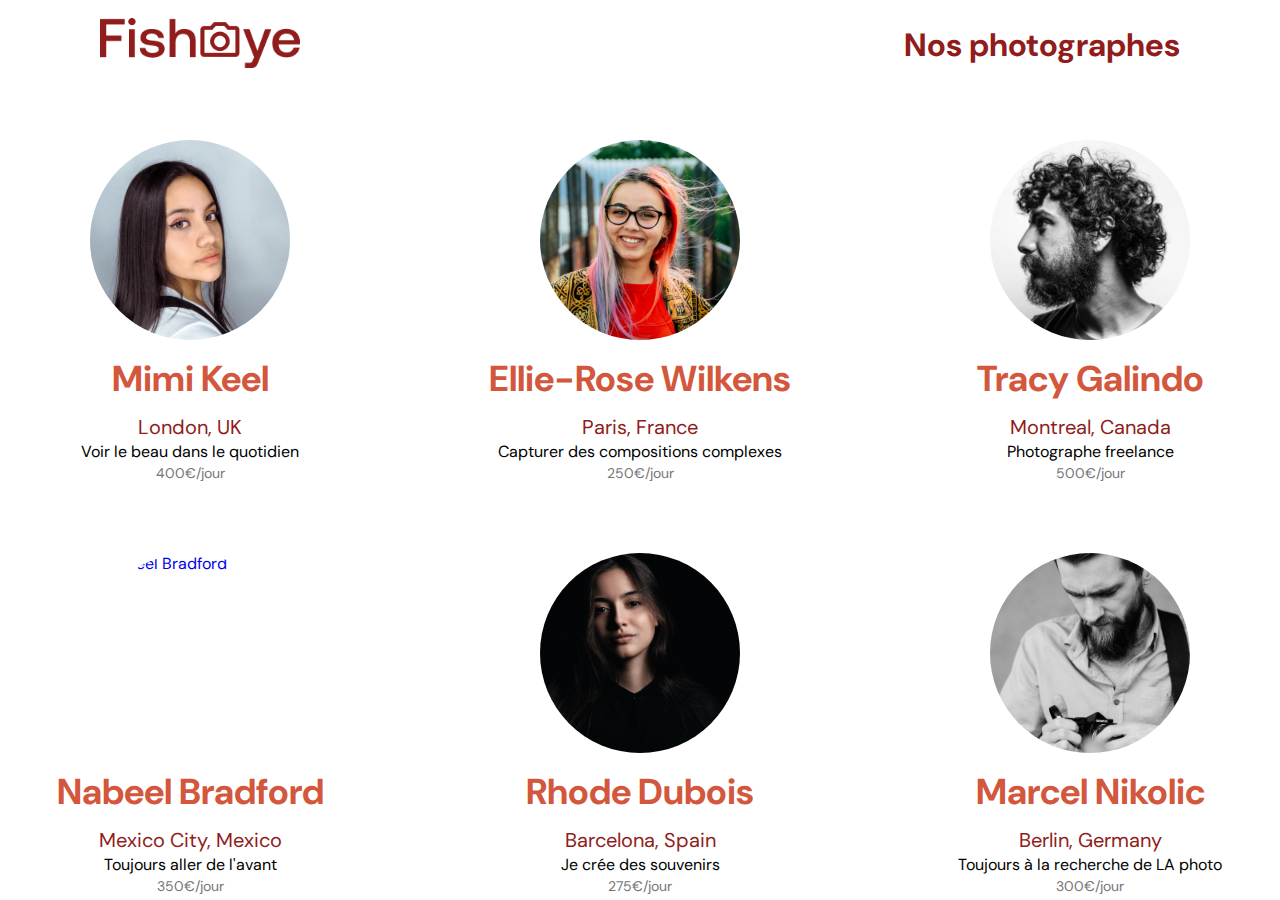
==== index.html @ 6774e5e7 ":wheelchair: Improve accessibility of index" ====
<!DOCTYPE html>
<html lang="fr">
	<head>
		<link href="css/style.css" rel="stylesheet" type="text/css" />
		<meta charset="utf-8" />
		<meta http-equiv="X-UA-Compatible" content="IE=edge" />
		<meta name="viewport" content="width=device-width, initial-scale=1.0" />
		<link rel="icon" type="image/png" href="assets/favicon.png" />
		<link href="https://fonts.googleapis.com/css?family=DM+Sans&display=swap" rel="stylesheet" />
		<title>Fisheye</title>
		<!-- API -->
		<script src="./scripts/api/Api.js" defer></script>
		<!-- TEMPLATES -->
		<script src="./scripts/templates/Media.js" defer></script>
		<!-- MODELS -->
		<script src="./scripts//models/Photo.js" defer></script>
		<script src="./scripts//models/Video.js" defer></script>
		<script src="./scripts/models/Photographer.js" defer></script>
		<!-- OBSERVERS -->
		<script src="./scripts/observers/MediaModal.js" defer></script>
		<script src="./scripts/observers/ContactModal.js" defer></script>
		<!-- FACTORIES -->
		<script src="./scripts/factory/MediaFactory.js" defer></script>
		<!-- SCRIPT -->
		<script src="./scripts/pages/app.js" defer></script>
	</head>
	<body>
		<header>
			<a href="./index.html" aria-label="Fisheye Home page"><img src="assets/images/logo.png" class="logo" role="img" alt="Logo Fish Eye" /></a>
			<h1 role="heading" tabindex="0">Nos photographes</h1>
		</header>
		<main id="main">
			<div class="photographer_section" aria-label="Photographers list"></div>
		</main>
	</body>
</html>
---- css/style.css ----
@import url("photographer.css");

body {
	font-family: "DM Sans", sans-serif;
	margin: 0;
}

header {
	display: flex;
	flex-direction: row;
	justify-content: space-between;
	align-items: center;
	height: 90px;
}

h1 {
	color: #901c1c;
	margin-right: 100px;
}

.logo {
	height: 50px;
	margin-left: 100px;
}

.photographer_section {
	display: grid;
	grid-template-columns: 1fr 1fr 1fr;
	gap: 70px;
	margin-top: 50px;
}

.photographer_section article {
	justify-self: center;
	display: flex;
	justify-content: center;
	align-items: center;
	flex-direction: column;
}

.photographer_section article a {
	text-decoration: none;
	display: flex;
	flex-direction: column;
	justify-content: center;
	align-items: center;
}

.photographer_section article a h2 {
	color: #d3573c;
	font-size: 36px;
	margin: 15px 0 10px;
}

.photographer_section article img {
	height: 200px;
	width: 200px;
	border-radius: 50%;
	object-fit: cover;
}

.photographer_section article p {
	margin: 1.5px 0;
}

.photographer_section article .location {
	color: #901c1c;
	font-size: 20px;
}

.photographer_section article .slogan {
	color: black;
	font-size: 16px;
}

.photographer_section article .price {
	color: #757575;
	font-size: 14px;
}

.photographer_section article .photographer_informations {
	text-align: center;
}
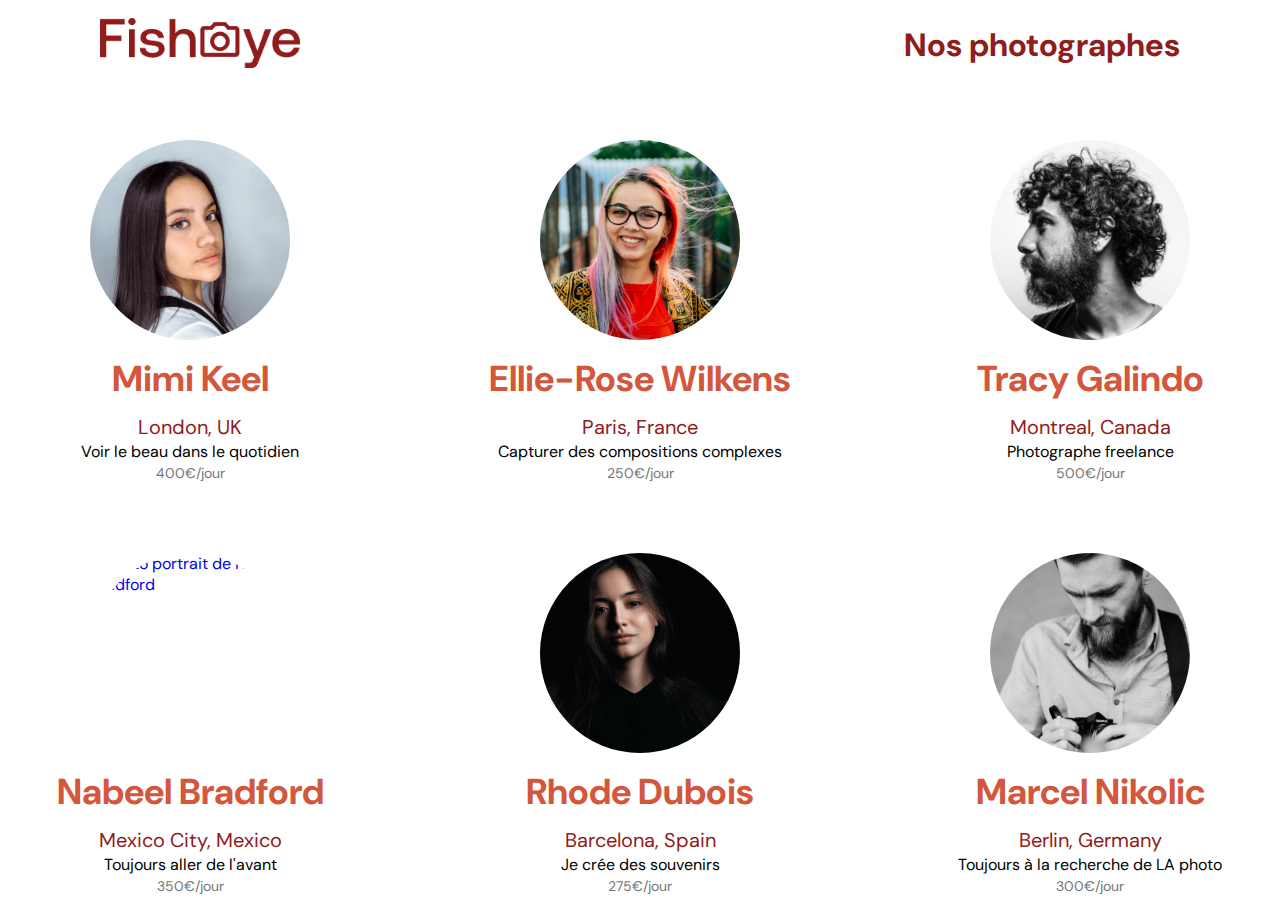
==== commit 505882e4: ":wheelchair: make tab focus order" ====
--- a/index.html
+++ b/index.html
@@ -10,24 +10,15 @@
 		<title>Fisheye</title>
 		<!-- API -->
 		<script src="./scripts/api/Api.js" defer></script>
-		<!-- TEMPLATES -->
-		<script src="./scripts/templates/Media.js" defer></script>
 		<!-- MODELS -->
-		<script src="./scripts//models/Photo.js" defer></script>
-		<script src="./scripts//models/Video.js" defer></script>
 		<script src="./scripts/models/Photographer.js" defer></script>
-		<!-- OBSERVERS -->
-		<script src="./scripts/observers/MediaModal.js" defer></script>
-		<script src="./scripts/observers/ContactModal.js" defer></script>
-		<!-- FACTORIES -->
-		<script src="./scripts/factory/MediaFactory.js" defer></script>
 		<!-- SCRIPT -->
 		<script src="./scripts/pages/app.js" defer></script>
 	</head>
 	<body>
 		<header>
 			<a href="./index.html" aria-label="Fisheye Home page"><img src="assets/images/logo.png" class="logo" role="img" alt="Logo Fish Eye" /></a>
-			<h1 role="heading" tabindex="0">Nos photographes</h1>
+			<h1 tabindex="0">Nos photographes</h1>
 		</header>
 		<main id="main">
 			<div class="photographer_section" aria-label="Photographers list"></div>
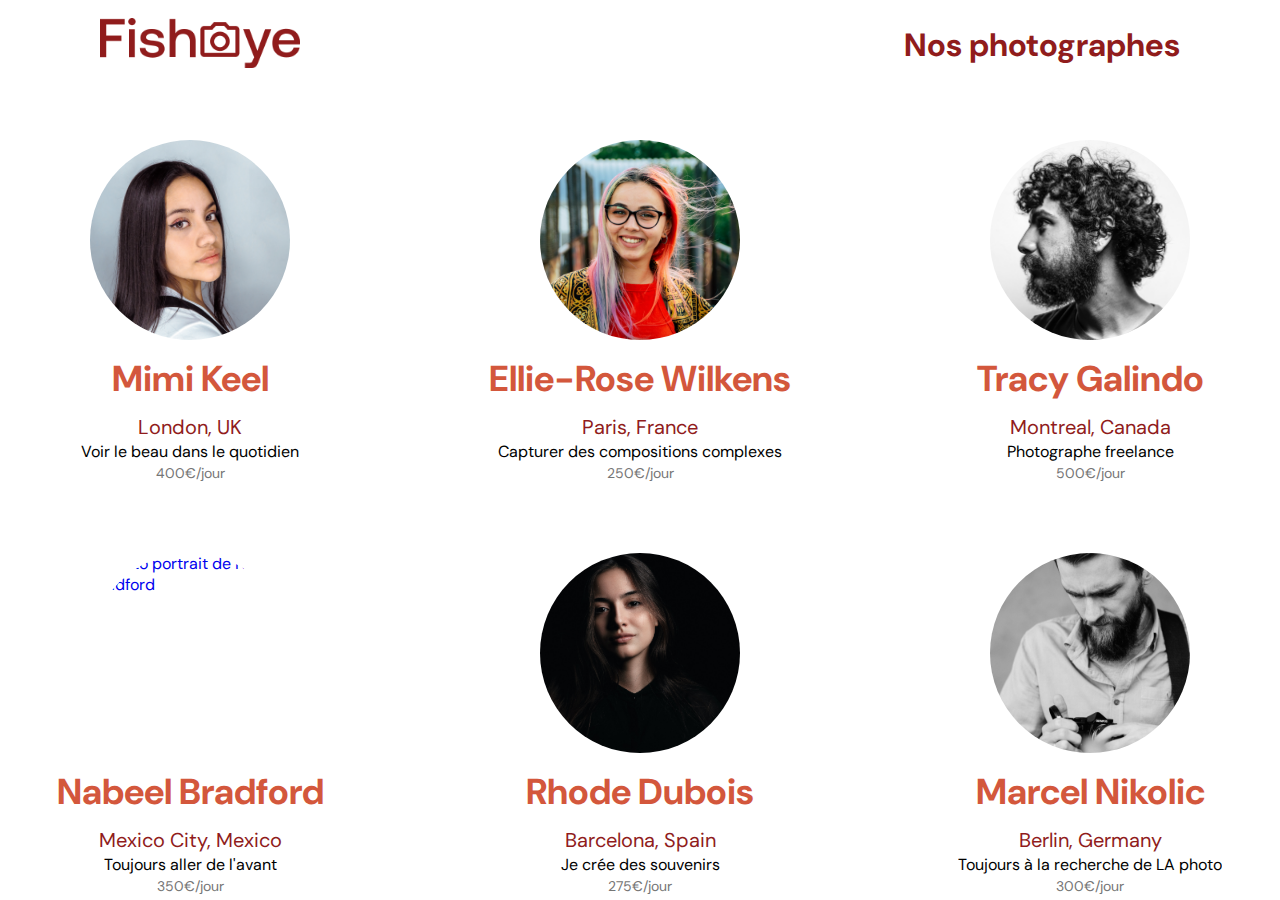
==== commit 31ecb2fd: ":wheelchair: Change lang of aria-label/alt texts" ====
--- a/index.html
+++ b/index.html
@@ -6,18 +6,25 @@
 		<meta http-equiv="X-UA-Compatible" content="IE=edge" />
 		<meta name="viewport" content="width=device-width, initial-scale=1.0" />
 		<link rel="icon" type="image/png" href="assets/favicon.png" />
-		<link href="https://fonts.googleapis.com/css?family=DM+Sans&display=swap" rel="stylesheet" />
+		<link
+			href="https://fonts.googleapis.com/css?family=DM+Sans&display=swap"
+			rel="stylesheet"
+		/>
 		<title>Fisheye</title>
 		<!-- API -->
 		<script src="./scripts/api/Api.js" defer></script>
 		<!-- MODELS -->
 		<script src="./scripts/models/Photographer.js" defer></script>
+		<!-- UTILS -->
+		<script src="./scripts/utils/createElement.js" defer></script>
 		<!-- SCRIPT -->
 		<script src="./scripts/pages/app.js" defer></script>
 	</head>
 	<body>
 		<header>
-			<a href="./index.html" aria-label="Fisheye Home page"><img src="assets/images/logo.png" class="logo" role="img" alt="Logo Fish Eye" /></a>
+			<a href="./index.html" aria-label="Page d'accueil Fish Eye"
+				><img src="assets/images/logo.png" class="logo" role="img" alt="Logo Fish Eye"
+			/></a>
 			<h1 tabindex="0">Nos photographes</h1>
 		</header>
 		<main id="main">
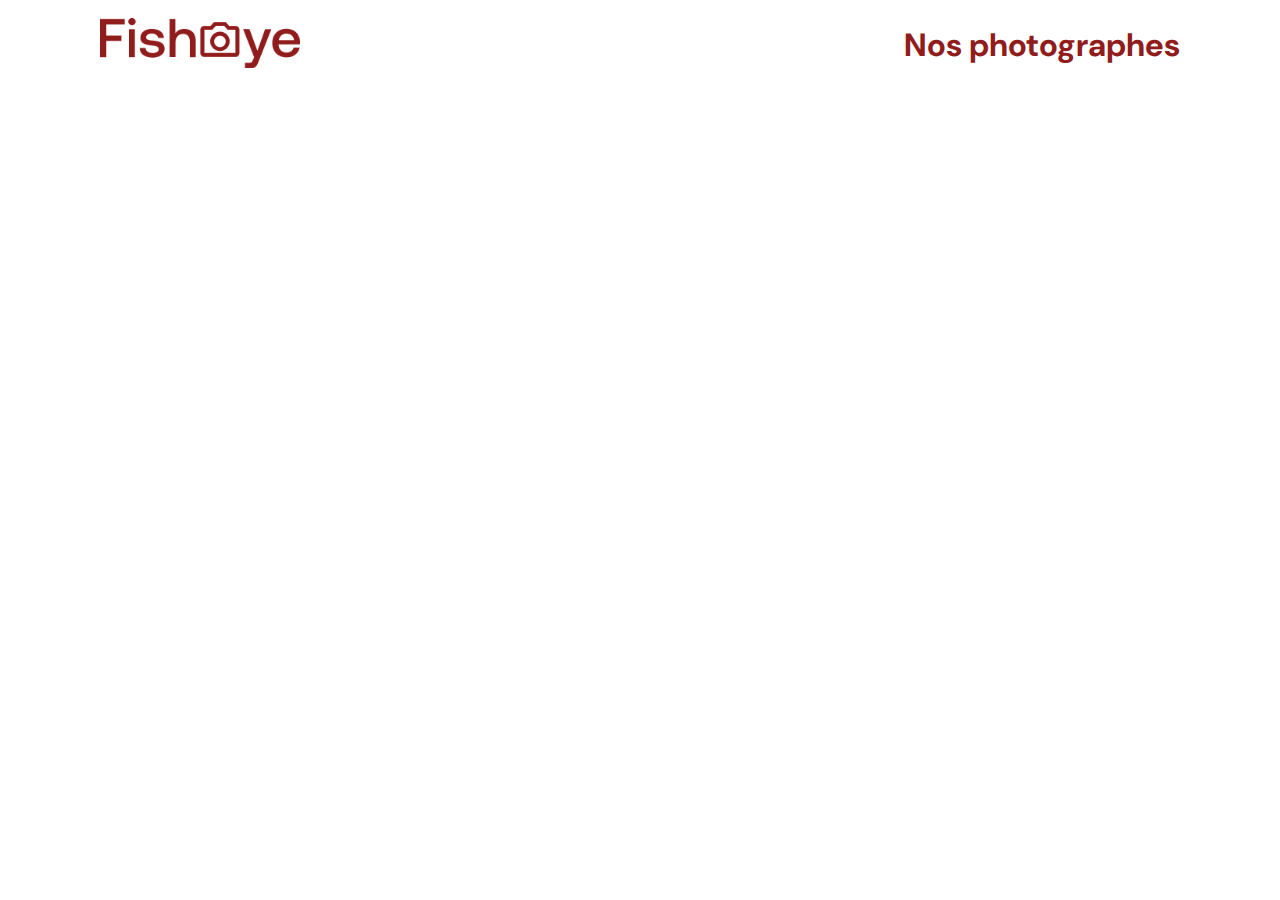
==== commit 26196178: ":bug: Fix contact form validation" ====
--- a/index.html
+++ b/index.html
@@ -18,7 +18,7 @@
 		<!-- UTILS -->
 		<script src="./scripts/utils/createElement.js" defer></script>
 		<!-- SCRIPT -->
-		<script src="./scripts/pages/app.js" defer></script>
+		<script src="./scripts/pages/App.js" defer></script>
 	</head>
 	<body>
 		<header>
